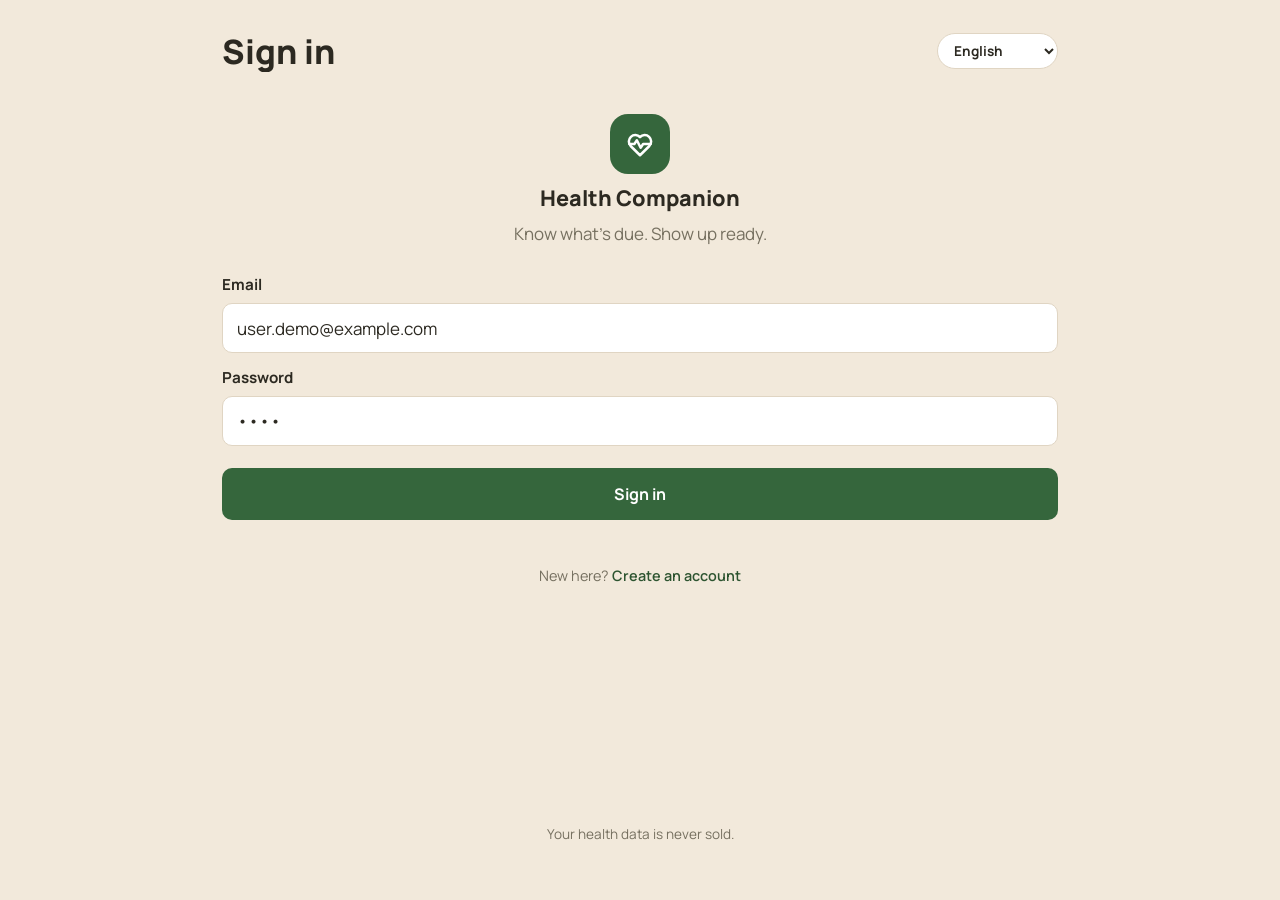
==== demo/static/index.html @ 1b7e37bc "Added plain demo for presenation + temporary hosting" ====
<!DOCTYPE html>
<html lang="en">
<head>
  <meta charset="UTF-8">
  <meta name="viewport" content="width=device-width, initial-scale=1.0, viewport-fit=cover">
  <title>Health Companion</title>
  <link rel="preconnect" href="https://fonts.googleapis.com">
  <link href="https://fonts.googleapis.com/css2?family=Manrope:wght@400;500;600;700;800&display=swap" rel="stylesheet">
  <link rel="stylesheet" href="style.css">
</head>
<body>

<!-- One page, many screens. script.js renders the screen named in the URL
     hash (#/home, #/schedule, #/checkup/3 ...) into #view. -->
<div class="phone">
  <header class="topbar" id="topbar"></header>
  <main class="content" id="view"></main>
  <nav class="tabbar" id="tabbar" aria-label="Main" hidden></nav>
</div>

<div id="modal-root"></div>
<div class="toast" id="toast" role="status" aria-live="polite"></div>

<script src="i18n.js"></script>
<script src="icons.js"></script>
<script src="auth.js"></script>
<script src="script.js"></script>

</body>
</html>
---- demo/static/style.css ----
/* style.css - one stylesheet for sign-in, sign-up and the app.

   Tokens come from design_test (the Tailwind theme): warm beige background,
   white cards, forest-green primary, terracotta for "late", amber for
   "upcoming", Manrope, 10px radius. design_test's .dark block actually holds
   these light values, so there is one light theme.

   Status colours mean the same thing everywhere and are never decoration:
     green = up to date / done   amber = upcoming   terracotta = late / missed */

:root {
  --radius: 10px;
  --radius-sm: 6px;
  --radius-md: 8px;
  --radius-lg: 10px;
  --radius-xl: 12px;

  --background: oklch(0.937 0.021 78.7);
  --foreground: oklch(0.282 0.016 96.2);
  --card: oklch(1 0 0);
  --card-foreground: oklch(0.282 0.016 96.2);
  --primary: oklch(0.465 0.087 146.8);
  --primary-foreground: oklch(1 0 0);
  --primary-soft: oklch(0.916 0.034 143.5);
  --secondary: oklch(0.977 0.012 78.1);
  --muted: oklch(0.951 0.014 79.3);
  --muted-foreground: oklch(0.546 0.025 90.5);
  --accent-foreground: oklch(0.405 0.073 146.2);
  --destructive: oklch(0.543 0.167 29.7);
  --destructive-foreground: oklch(1 0 0);
  --destructive-soft: oklch(0.921 0.038 27.2);
  --warning: oklch(0.628 0.116 77.8);
  --warning-soft: oklch(0.93 0.043 83.4);
  --border: oklch(0.878 0.027 80.7);
  --ring: oklch(0.465 0.087 146.8);

  --font-sans: "Manrope", ui-sans-serif, system-ui, sans-serif;
}

* { box-sizing: border-box; border-color: var(--border); }
[hidden] { display: none !important; }

html { font-family: var(--font-sans); background: var(--background); color-scheme: light; }
body {
  margin: 0;
  background: var(--background);
  color: var(--foreground);
  font-size: 16px;
  line-height: 1.5;
  letter-spacing: 0;
  -webkit-font-smoothing: antialiased;
}
button, input, textarea, select { font: inherit; color: inherit; }
button { cursor: pointer; }
button:disabled { cursor: default; }
::selection { background: var(--primary-soft); }
:focus-visible { outline: 2px solid var(--ring); outline-offset: 2px; }

a { color: var(--accent-foreground); font-weight: 600; text-decoration: none; }
a:hover { text-decoration: underline; }

h1, h2, h3 { margin: 0; font-weight: 700; line-height: 1.25; }
h1 { font-size: 1.4rem; }
h2 { font-size: 1.1rem; }
p { margin: 0; }

.muted { color: var(--muted-foreground); }
.small { font-size: 0.85rem; }
.stack > * + * { margin-top: 12px; }

/* A section heading inside a screen. Sentence case, weight does the work. */
.section {
  margin: 22px 0 10px;
  font-size: 1.15rem;
  font-weight: 800;
}
.section-row { display: flex; align-items: baseline; justify-content: space-between; gap: 12px; }
.section-row .section { margin-right: auto; }

/* ---------------------------------------------------------------------------
   frame: a phone-width column, header, content, bottom navigation
   --------------------------------------------------------------------------- */

.phone {
  max-width: 460px;
  min-height: 100vh;
  min-height: 100dvh;
  margin: 0 auto;
  display: flex;
  flex-direction: column;
}

.topbar {
  position: sticky;
  top: 0;
  z-index: 10;
  display: flex;
  align-items: center;
  gap: 8px;
  min-height: 60px;
  padding: 10px 16px;
  background: color-mix(in oklch, var(--background) 92%, transparent);
  backdrop-filter: blur(8px);
}
.topbar h1 { flex: 1; min-width: 0; overflow: hidden; text-overflow: ellipsis; white-space: nowrap; }

.icon-btn {
  position: relative;
  display: inline-grid;
  place-items: center;
  flex-shrink: 0;
  width: 40px;
  height: 40px;
  padding: 0;
  border: 1px solid var(--border);
  border-radius: 50%;
  background: var(--card);
  color: var(--foreground);
}
.icon-btn:hover { background: var(--secondary); text-decoration: none; }
.icon-btn.plain { border-color: transparent; background: transparent; }
.icon-btn svg { width: 20px; height: 20px; }
.badge {
  position: absolute;
  top: -3px;
  right: -3px;
  min-width: 18px;
  height: 18px;
  padding: 0 5px;
  border-radius: 9px;
  background: var(--destructive);
  color: var(--destructive-foreground);
  font-size: 0.7rem;
  font-weight: 800;
  line-height: 18px;
  text-align: center;
}

.content { flex: 1; padding: 4px 16px 24px; }

.tabbar {
  position: sticky;
  bottom: 0;
  z-index: 10;
  display: grid;
  grid-template-columns: repeat(5, 1fr);
  align-items: end;
  padding: 6px 4px calc(6px + env(safe-area-inset-bottom));
  background: var(--card);
  border-top: 1px solid var(--border);
}
.tabbar a {
  display: grid;
  justify-items: center;
  gap: 2px;
  padding: 4px 0;
  color: var(--muted-foreground);
  font-size: 0.7rem;
  font-weight: 600;
  text-decoration: none;
}
.tabbar svg { width: 22px; height: 22px; }
.tabbar a.active { color: var(--primary); }
.tabbar a.add-tab .add-disc {
  display: grid;
  place-items: center;
  width: 44px;
  height: 44px;
  margin-top: -18px;
  border-radius: 50%;
  background: var(--primary);
  color: var(--primary-foreground);
  box-shadow: 0 4px 12px color-mix(in oklch, var(--primary) 35%, transparent);
}

/* ---------------------------------------------------------------------------
   buttons
   --------------------------------------------------------------------------- */

.btn {
  display: inline-flex;
  align-items: center;
  justify-content: center;
  gap: 8px;
  width: 100%;
  min-height: 52px;
  padding: 12px 18px;
  border: 1px solid transparent;
  border-radius: var(--radius-lg);
  font-size: 1rem;
  font-weight: 700;
  text-align: center;
  text-decoration: none;
}
.btn:hover { text-decoration: none; }
.btn + .btn { margin-top: 10px; }
.btn svg { width: 18px; height: 18px; }
.btn.primary { background: var(--primary); color: var(--primary-foreground); }
.btn.primary:hover { filter: brightness(1.08); }
.btn.outline { background: var(--card); border-color: var(--border); color: var(--foreground); }
.btn.outline:hover { background: var(--secondary); }
.btn.soft { background: var(--primary-soft); color: var(--accent-foreground); }
.btn.danger { background: var(--card); border-color: var(--destructive); color: var(--destructive); }
.btn.small { width: auto; min-height: 40px; padding: 8px 16px; font-size: 0.92rem; }
.btn.big { min-height: 60px; font-size: 1.1rem; }
.btn.big svg { width: 22px; height: 22px; }
.btn:disabled { opacity: 0.55; }

.link-btn {
  padding: 0;
  border: 0;
  background: none;
  color: var(--accent-foreground);
  font-weight: 700;
  font-size: 0.88rem;
}
.link-btn.danger { color: var(--destructive); }

/* ---------------------------------------------------------------------------
   cards and rows
   --------------------------------------------------------------------------- */

.card {
  padding: 16px;
  border: 1px solid var(--border);
  border-radius: var(--radius-xl);
  background: var(--card);
  color: var(--card-foreground);
}

.list { border: 1px solid var(--border); border-radius: var(--radius-xl); background: var(--card); overflow: hidden; }
.row {
  display: flex;
  align-items: center;
  gap: 14px;
  width: 100%;
  padding: 16px;
  border: 0;
  background: none;
  color: var(--foreground);
  text-align: left;
  text-decoration: none;
  font-weight: 400;
}
.row + .row { border-top: 1px solid var(--border); }
a.row:hover, button.row:hover { background: var(--secondary); text-decoration: none; }
.row .grow { flex: 1; min-width: 0; }
.row .title { font-weight: 700; font-size: 1.05rem; }
.row .sub { color: var(--muted-foreground); font-size: 0.92rem; }
.row .chev { color: var(--muted-foreground); flex-shrink: 0; }
.row .chev svg { width: 18px; height: 18px; display: block; }

/* a small coloured bar at the start of a row = its status */
.row .mark { width: 4px; align-self: stretch; border-radius: 2px; flex-shrink: 0; background: var(--border); }
.mark.overdue, .mark.missed { background: var(--destructive); }
.mark.due_soon { background: var(--warning); }
.mark.up_to_date, .mark.done { background: var(--primary); }
.mark.planned { background: var(--foreground); }

.pill {
  flex-shrink: 0;
  padding: 5px 12px;
  border-radius: 999px;
  font-size: 0.82rem;
  font-weight: 700;
  white-space: nowrap;
}
.pill.overdue, .pill.missed, .pill.failed { background: var(--destructive-soft); color: var(--destructive); }
.pill.due_soon, .pill.skipped { background: var(--warning-soft); color: oklch(0.45 0.09 77.8); }
.pill.up_to_date, .pill.done, .pill.sent, .pill.dry_run { background: var(--primary-soft); color: var(--accent-foreground); }
.pill.planned, .pill.neutral { background: var(--muted); color: var(--muted-foreground); }

.empty {
  padding: 22px 16px;
  border: 1px dashed var(--border);
  border-radius: var(--radius-xl);
  color: var(--muted-foreground);
  text-align: center;
}

/* ---------------------------------------------------------------------------
   home
   --------------------------------------------------------------------------- */

.popup {
  display: flex;
  gap: 14px;
  padding: 20px;
  border-radius: var(--radius-xl);
  background: var(--foreground);
  color: var(--background);
}
.popup .icon { flex-shrink: 0; width: 22px; height: 22px; margin-top: 1px; }
.popup .grow { flex: 1; min-width: 0; }
.popup p { font-size: 1.1rem; font-weight: 700; line-height: 1.4; }
.popup .actions { display: flex; flex-wrap: wrap; gap: 8px; margin-top: 10px; }
.popup .btn.small { border: 0; }
.popup .btn.accept { background: var(--background); color: var(--foreground); }
.popup .btn.done { background: var(--primary); color: var(--primary-foreground); }
.popup .more { margin-top: 8px; font-size: 0.8rem; opacity: 0.75; }
.popup.next { background: var(--card); color: var(--foreground); border: 1px solid var(--border); text-decoration: none; }
.popup.next:hover { background: var(--secondary); text-decoration: none; }
.popup.next .kicker { color: var(--muted-foreground); font-size: 0.8rem; font-weight: 700; }

/* The status strip: one bar split by how many items are in each state. */
.strip { margin: 16px 0; }
.strip .bar {
  display: flex;
  height: 14px;
  gap: 4px;
  border-radius: 7px;
  overflow: hidden;
  background: var(--muted);
}
.strip .bar span { min-width: 10px; }
.strip .bar .up_to_date { background: var(--primary); }
.strip .bar .due_soon { background: var(--warning); }
.strip .bar .overdue { background: var(--destructive); }
.strip .legend { display: grid; grid-template-columns: repeat(3, 1fr); margin-top: 8px; }
.strip .legend a { color: var(--muted-foreground); font-size: 0.92rem; font-weight: 700; text-decoration: none; }
.strip .legend a:nth-child(2) { text-align: center; }
.strip .legend a:nth-child(3) { text-align: right; }
.strip .legend strong { display: block; color: var(--foreground); font-size: 2.1rem; line-height: 1.15; font-weight: 800; }
.strip .legend .overdue strong { color: var(--destructive); }

.progress { height: 6px; margin-top: 8px; border-radius: 3px; background: var(--muted); overflow: hidden; }
.progress span { display: block; height: 100%; background: var(--primary); }

/* home layout: stacked on phones, side by side on wide screens */
.hero-side { margin-top: 16px; }
.hero-side .strip { margin-top: 0; }
.shortcut-icon {
  display: grid;
  place-items: center;
  width: 38px;
  height: 38px;
  border-radius: var(--radius-lg);
  background: var(--primary-soft);
  color: var(--accent-foreground);
  flex-shrink: 0;
}
.shortcut-icon svg { width: 20px; height: 20px; }
.toolbar { display: flex; flex-direction: column; gap: 12px; }
.tabbar .brand-link { display: none; }
/* buttons side by side (pop-up actions, Done / Missed in a row) must not get the stacked-button gap */
.popup .btn + .btn, .row .btn + .btn { margin-top: 0; }
.pair > * + * { margin-top: 14px; }

/* ---------------------------------------------------------------------------
   calendar
   --------------------------------------------------------------------------- */

.cal { padding: 12px; }
.cal-head { display: flex; align-items: center; justify-content: space-between; margin-bottom: 8px; }
.cal-head h2 { font-size: 1rem; }
.cal-grid { display: grid; grid-template-columns: repeat(7, 1fr); gap: 2px; text-align: center; }
.cal-grid .dow { padding: 4px 0; color: var(--muted-foreground); font-size: 0.72rem; font-weight: 700; }
.cal-day {
  display: grid;
  justify-items: center;
  align-content: start;
  gap: 3px;
  height: 52px;
  padding: 7px 0 0;
  border: 0;
  border-radius: var(--radius-md);
  background: none;
  font-size: 0.88rem;
  font-weight: 600;
}
.cal-day:hover { background: var(--secondary); }
.cal-day.today { color: var(--primary); font-weight: 800; }
.cal-day.selected { background: var(--primary); color: var(--primary-foreground); }
.cal-day .dots { display: flex; gap: 3px; }
.cal-day .dot { width: 6px; height: 6px; border-radius: 50%; }
.dot.overdue, .dot.missed { background: var(--destructive); }
.dot.due_soon { background: var(--warning); }
.dot.up_to_date, .dot.done { background: var(--primary); }
.dot.planned { background: var(--foreground); }
.cal-day.selected .dot { box-shadow: 0 0 0 1.5px var(--primary-foreground); }

.chips { display: flex; gap: 8px; flex-wrap: wrap; }
.chips button {
  padding: 9px 18px;
  border: 1px solid var(--border);
  border-radius: 999px;
  background: var(--card);
  font-size: 0.95rem;
  font-weight: 700;
}
.chips button[aria-pressed="true"] { background: var(--foreground); border-color: var(--foreground); color: var(--background); }

/* ---------------------------------------------------------------------------
   detail pages
   --------------------------------------------------------------------------- */

.status-tag { display: inline-block; padding: 4px 12px; border-radius: 999px; font-size: 0.82rem; font-weight: 700; }
.status-tag.overdue { background: var(--destructive-soft); color: var(--destructive); }
.status-tag.due_soon { background: var(--warning-soft); color: oklch(0.45 0.09 77.8); }
.status-tag.up_to_date { background: var(--primary-soft); color: var(--accent-foreground); }

.facts { display: grid; grid-template-columns: auto 1fr; gap: 6px 16px; font-size: 0.9rem; }
.facts dt { color: var(--muted-foreground); }
.facts dd { margin: 0; font-weight: 600; }

details.fold { border-top: 1px solid var(--border); }
details.fold summary { padding: 12px 0; font-weight: 700; cursor: pointer; }
details.fold > div { padding-bottom: 12px; color: var(--muted-foreground); line-height: 1.6; }

.actions { margin-top: 22px; }

/* ---------------------------------------------------------------------------
   forms
   --------------------------------------------------------------------------- */

.field { display: block; }
.field + .field, .field + .hint + .field { margin-top: 14px; }
.field > span { display: block; margin-bottom: 6px; font-size: 0.95rem; font-weight: 700; }
.field input, .field select, .field textarea, .input {
  display: block;
  width: 100%;
  min-height: 50px;
  padding: 11px 14px;
  border: 1px solid var(--input, var(--border));
  border-radius: var(--radius-lg);
  background: var(--card);
}
.field textarea { min-height: 84px; resize: vertical; }
.field input:focus, .field select:focus, .field textarea:focus, .input:focus {
  outline: 2px solid var(--ring);
  outline-offset: 0;
  border-color: transparent;
}
.hint { margin-top: 6px; color: var(--muted-foreground); font-size: 0.82rem; }
.form-foot { margin-top: 22px; }
.two { display: grid; grid-template-columns: 1fr 1fr; gap: 10px; }
.two .field + .field { margin-top: 0; }

.segmented {
  display: grid;
  grid-auto-flow: column;
  grid-auto-columns: 1fr;
  padding: 3px;
  border-radius: var(--radius-lg);
  background: var(--muted);
}
.segmented label { position: relative; }
.segmented input { position: absolute; opacity: 0; pointer-events: none; }
.segmented span {
  display: block;
  padding: 9px 6px;
  border-radius: var(--radius-md);
  text-align: center;
  font-weight: 600;
  cursor: pointer;
}
.segmented input:checked + span { background: var(--card); box-shadow: 0 1px 2px oklch(0 0 0 / 0.08); }
.segmented input:focus-visible + span { outline: 2px solid var(--ring); }

.check-row { display: flex; align-items: center; gap: 12px; padding: 12px 14px; cursor: pointer; }
.check-row + .check-row { border-top: 1px solid var(--border); }
.check-row input[type="checkbox"], .risk-grid input[type="checkbox"], .check { width: 20px; height: 20px; margin: 0; accent-color: var(--primary); flex-shrink: 0; }
.check-row .grow { flex: 1; min-width: 0; }
.check-row.done .text { color: var(--muted-foreground); text-decoration: line-through; }

.risk-grid { display: grid; grid-template-columns: 1fr 64px 64px; align-items: center; }
.risk-grid > * { padding: 11px 0; border-top: 1px solid var(--border); }
.risk-grid .head { padding-top: 0; border-top: 0; color: var(--muted-foreground); font-size: 0.8rem; font-weight: 700; text-align: center; }
.risk-grid .head:first-child { text-align: left; }
.risk-grid label { display: grid; place-items: center; cursor: pointer; }
.risk-grid .other-text { grid-column: 1 / -1; padding: 0 0 10px; border-top: 0; }

.toggle { position: relative; display: inline-block; width: 46px; height: 28px; flex-shrink: 0; }
.toggle input { position: absolute; opacity: 0; width: 100%; height: 100%; margin: 0; cursor: pointer; }
.toggle span { position: absolute; inset: 0; border-radius: 14px; background: var(--border); transition: background 0.15s; pointer-events: none; }
.toggle span::after {
  content: "";
  position: absolute;
  top: 3px;
  left: 3px;
  width: 22px;
  height: 22px;
  border-radius: 50%;
  background: var(--card);
  box-shadow: 0 1px 2px oklch(0 0 0 / 0.2);
  transition: transform 0.15s;
}
.toggle input:checked + span { background: var(--primary); }
.toggle input:checked + span::after { transform: translateX(18px); }
.toggle input:focus-visible + span { outline: 2px solid var(--ring); outline-offset: 2px; }

.dropzone {
  position: relative;
  display: flex;
  align-items: center;
  justify-content: center;
  gap: 8px;
  margin-top: 14px;
  padding: 16px;
  border: 1.5px dashed var(--border);
  border-radius: var(--radius-lg);
  background: var(--secondary);
  color: var(--muted-foreground);
  font-weight: 600;
  cursor: pointer;
}
.dropzone:hover, .dropzone:focus-within { border-color: var(--primary); color: var(--foreground); }
.dropzone input { position: absolute; opacity: 0; width: 1px; height: 1px; }
.dropzone svg { width: 18px; height: 18px; }

.steps { display: flex; align-items: center; gap: 6px; margin: 4px 0 18px; color: var(--muted-foreground); font-size: 0.82rem; font-weight: 600; }
.steps i { width: 24px; height: 4px; border-radius: 2px; background: var(--border); }
.steps i.on { background: var(--primary); }
.steps span { margin-left: 6px; }

.consent { margin: 0; }
.consent dt { margin-top: 16px; font-weight: 800; }
.consent dt:first-child { margin-top: 0; }
.consent dd { margin: 4px 0 0; color: var(--muted-foreground); line-height: 1.6; }

.message { min-height: 1.2em; margin-top: 10px; font-size: 0.9rem; font-weight: 600; }
.message.error { color: var(--destructive); }
.message.ok { color: var(--accent-foreground); }

/* ---------------------------------------------------------------------------
   search
   --------------------------------------------------------------------------- */

.search { position: relative; }
.search svg { position: absolute; left: 13px; top: 50%; width: 18px; height: 18px; transform: translateY(-50%); color: var(--muted-foreground); }
.search input { padding-left: 40px; }

/* ---------------------------------------------------------------------------
   profile
   --------------------------------------------------------------------------- */

.who { display: flex; align-items: center; gap: 14px; }
.avatar {
  display: grid;
  place-items: center;
  width: 56px;
  height: 56px;
  border-radius: 50%;
  background: var(--primary-soft);
  color: var(--accent-foreground);
  font-size: 1.2rem;
  font-weight: 800;
  flex-shrink: 0;
}
.who .name { font-size: 1.1rem; font-weight: 800; }
.row .value { color: var(--muted-foreground); font-size: 0.88rem; }
.row.disabled { color: var(--muted-foreground); }

/* broadcast report */
.result { display: grid; grid-template-columns: auto 1fr auto; gap: 4px 10px; align-items: center; padding: 10px 14px; font-size: 0.9rem; }
.result + .result { border-top: 1px solid var(--border); }
.result .why { grid-column: 1 / -1; color: var(--muted-foreground); font-size: 0.82rem; }
.banner { padding: 10px 12px; border-radius: var(--radius-lg); background: var(--warning-soft); font-size: 0.85rem; font-weight: 600; }

/* ---------------------------------------------------------------------------
   modal + toast
   --------------------------------------------------------------------------- */

.overlay {
  position: fixed;
  inset: 0;
  z-index: 30;
  display: grid;
  place-items: end center;
  padding: 16px;
  background: oklch(0.282 0.016 96.2 / 0.45);
  animation: fade 0.15s ease-out;
}
@media (min-width: 520px) { .overlay { place-items: center; } }
.dialog {
  width: 100%;
  max-width: 420px;
  padding: 22px 20px 18px;
  border-radius: var(--radius-xl);
  background: var(--card);
  box-shadow: 0 12px 40px oklch(0 0 0 / 0.18);
  animation: rise 0.18s ease-out;
}
.dialog h2 { font-size: 1.15rem; }
.dialog .body { margin-top: 10px; }
.dialog .actions { margin-top: 18px; }
.dialog.celebrate { text-align: center; }
.dialog.celebrate .seal {
  display: grid;
  place-items: center;
  width: 64px;
  height: 64px;
  margin: 0 auto 14px;
  border-radius: 50%;
  background: var(--primary-soft);
  color: var(--primary);
}
.dialog.celebrate .seal svg { width: 32px; height: 32px; }

@keyframes fade { from { opacity: 0; } }
@keyframes rise { from { transform: translateY(12px); opacity: 0; } }

.toast {
  position: fixed;
  left: 50%;
  bottom: 92px;
  z-index: 40;
  max-width: calc(100% - 32px);
  padding: 10px 16px;
  border-radius: var(--radius-lg);
  background: var(--foreground);
  color: var(--background);
  font-size: 0.9rem;
  font-weight: 700;
  opacity: 0;
  transform: translate(-50%, 10px);
  pointer-events: none;
  transition: opacity 0.18s, transform 0.18s;
}
.toast.show { opacity: 1; transform: translate(-50%, 0); }

.loading { padding: 40px 0; color: var(--muted-foreground); text-align: center; }

/* ---------------------------------------------------------------------------
   sign-in / sign-up
   --------------------------------------------------------------------------- */

.auth-page .content { display: flex; flex-direction: column; padding-top: 12px; }
.brand { display: grid; justify-items: center; gap: 10px; margin: 20px 0 28px; text-align: center; }
.brand .logo {
  display: grid;
  place-items: center;
  width: 60px;
  height: 60px;
  border-radius: 18px;
  background: var(--primary);
  color: var(--primary-foreground);
}
.brand .logo svg { width: 30px; height: 30px; }
.brand h2 { font-size: 1.35rem; font-weight: 800; }
.lang-pick { min-height: 36px; padding: 4px 30px 4px 12px; border: 1px solid var(--border); border-radius: 999px; background: var(--card); font-weight: 700; font-size: 0.85rem; }
.auth-alt { margin-top: 18px; text-align: center; color: var(--muted-foreground); font-size: 0.9rem; }
.auth-foot { margin-top: auto; padding-top: 32px; text-align: center; color: var(--muted-foreground); font-size: 0.85rem; }

@media (prefers-reduced-motion: reduce) {
  *, *::before, *::after { animation: none !important; transition: none !important; }
}

/* ===========================================================================
   Wide screens (laptop and up): a full-width website.
   The bottom tabs become a top navigation bar, content fills the width,
   home / schedule / log / info use grids, forms keep a readable width.
   =========================================================================== */

@media (min-width: 960px) {
  body { font-size: 17px; }
  .phone { max-width: none; }

  /* bottom tabs -> top navigation */
  .tabbar {
    order: -1;
    top: 0;
    bottom: auto;
    display: flex;
    align-items: center;
    gap: 4px;
    padding: 12px max(32px, calc((100% - 1240px) / 2));
    border-top: 0;
    border-bottom: 1px solid var(--border);
  }
  .tabbar a {
    display: flex;
    align-items: center;
    gap: 8px;
    padding: 10px 16px;
    border-radius: 999px;
    font-size: 1rem;
    font-weight: 700;
  }
  .tabbar a:hover { background: var(--secondary); }
  .tabbar a.active { background: var(--primary-soft); color: var(--accent-foreground); }
  .tabbar svg { width: 20px; height: 20px; }
  .tabbar .brand-link {
    display: flex;
    margin-right: auto;
    padding-left: 0;
    color: var(--foreground);
    font-size: 1.2rem;
    font-weight: 800;
  }
  .tabbar .brand-link:hover { background: none; }
  .brand-mark {
    display: grid;
    place-items: center;
    width: 40px;
    height: 40px;
    border-radius: 12px;
    background: var(--primary);
    color: var(--primary-foreground);
  }
  .tabbar a.add-tab { background: var(--primary); color: var(--primary-foreground); margin: 0 6px; }
  .tabbar a.add-tab:hover { filter: brightness(1.08); background: var(--primary); }
  .tabbar a.add-tab .add-disc { width: auto; height: auto; margin: 0; background: none; box-shadow: none; }

  /* page title row + content share one centred column */
  .topbar, .content { width: 100%; margin: 0 auto; padding-left: 32px; padding-right: 32px; }
  .topbar { position: static; max-width: 900px; min-height: 0; padding-top: 30px; padding-bottom: 10px; background: none; backdrop-filter: none; }
  .content { max-width: 900px; padding-top: 10px; padding-bottom: 56px; }
  .topbar.wide, .content.wide { max-width: 1304px; }
  .topbar h1 { font-size: 2.1rem; font-weight: 800; }
  .icon-btn { width: 46px; height: 46px; }
  .icon-btn svg { width: 22px; height: 22px; }

  .section { font-size: 1.3rem; margin: 30px 0 14px; }

  /* home: hero row, then two columns */
  .home-hero { display: grid; grid-template-columns: 1.5fr 1fr; gap: 24px; align-items: stretch; }
  .hero-main > * { height: 100%; }
  .hero-main .popup { padding: 30px 32px; align-items: flex-start; }
  .hero-main .popup p { font-size: 1.5rem; line-height: 1.35; }
  .hero-main .popup .icon { width: 30px; height: 30px; }
  .hero-main .popup .actions { margin-top: 20px; gap: 12px; }
  .hero-main .popup .btn.small { min-height: 48px; padding: 10px 22px; font-size: 1rem; }
  .hero-main .popup .more { font-size: 0.95rem; font-weight: 600; margin-top: 14px; }
  .hero-side {
    display: flex;
    flex-direction: column;
    justify-content: space-between;
    gap: 20px;
    margin-top: 0;
    padding: 26px;
    border: 1px solid var(--border);
    border-radius: var(--radius-xl);
    background: var(--card);
  }
  .strip .legend strong { font-size: 2.8rem; }
  .home-grid { display: grid; grid-template-columns: 1.6fr 1fr; gap: 32px; align-items: start; }

  /* two panes side by side (schedule, log something) */
  .split { display: grid; grid-template-columns: 1fr 1fr; gap: 32px; align-items: start; }
  .split > section > .section:first-child, .split .day-title { margin-top: 0; }
  .cal { padding: 20px; }
  .cal-day { height: 64px; font-size: 1rem; }
  .cal-day .dot { width: 7px; height: 7px; }

  /* long lists become a grid of cards */
  .list.cards {
    display: grid;
    grid-template-columns: repeat(2, 1fr);
    gap: 14px;
    border: 0;
    background: none;
    overflow: visible;
  }
  .list.cards > .row, .list.cards > .row + .row {
    border: 1px solid var(--border);
    border-radius: var(--radius-xl);
    background: var(--card);
  }

  .toolbar { flex-direction: row; align-items: flex-end; }
  .toolbar .grow { flex: 0 1 380px; }
  .pair { display: grid; grid-template-columns: 1fr 1fr; gap: 16px; }
  .pair > * + * { margin-top: 0; }
  .toolbar .btn { width: auto; min-width: 220px; }

  .toast { bottom: 32px; }
}

@media (min-width: 1360px) {
  .list.cards { grid-template-columns: repeat(3, 1fr); }
  .home-grid .list.cards { grid-template-columns: repeat(2, 1fr); }
}

/* ---------------------------------------------------------------------------
   blood test results
   One card per test: latest value, a line chart over time, the values table.
   The line is a blue that is not one of the status colours; the band is the
   normal range, and a dot outside it takes the "late" terracotta.
   --------------------------------------------------------------------------- */

:root { --series: #2f6db3; }

.lab-overview p + p { margin-top: 4px; }
.flag.high, .flag.low { color: var(--destructive); font-weight: 700; }

.lab-grid { display: grid; grid-template-columns: repeat(auto-fill, minmax(290px, 1fr)); gap: 14px; }
.lab-card { display: flex; flex-direction: column; gap: 10px; min-width: 0; }
.lab-head { display: flex; align-items: flex-start; gap: 12px; }
.lab-head .grow { flex: 1; min-width: 0; }
.lab-head h3 { font-size: 1.05rem; }
.lab-latest { display: flex; align-items: baseline; flex-wrap: wrap; gap: 4px 10px; margin-top: 2px; }
.lab-latest strong { font-size: 1.35rem; font-weight: 800; }

.chart-wrap { position: relative; }
.chart { display: block; width: 100%; height: auto; overflow: visible; }
.chart .band { fill: var(--primary-soft); opacity: 0.7; }
.chart .grid { stroke: var(--border); stroke-width: 1; }
.chart .tick { fill: var(--muted-foreground); font-size: 11px; font-family: var(--font-sans); }
.chart .line { fill: none; stroke: var(--series); stroke-width: 2; stroke-linejoin: round; stroke-linecap: round; }
.chart .dot { fill: var(--series); stroke: var(--card); stroke-width: 2; }
.chart .dot.low, .chart .dot.high { fill: var(--destructive); }
.chart .dot.picked { stroke: var(--foreground); }
.chart .end-label { fill: var(--foreground); font-size: 12px; font-weight: 800; font-family: var(--font-sans); }
.chart .hit { fill: transparent; cursor: pointer; outline: none; }
.chart .hit:focus-visible { stroke: var(--ring); stroke-width: 2; }

.chart-tip {
  position: absolute;
  transform: translate(-50%, calc(-100% - 12px));
  padding: 6px 10px;
  border: 1px solid var(--border);
  border-radius: var(--radius-md);
  background: var(--card);
  box-shadow: 0 4px 12px oklch(0 0 0 / 0.1);
  font-size: 0.85rem;
  white-space: nowrap;
  pointer-events: none;
}

.lab-key { display: flex; align-items: center; gap: 8px; }
.lab-key .swatch { width: 14px; height: 10px; border-radius: 2px; background: var(--primary-soft); flex-shrink: 0; }

.lab-table { width: 100%; margin-top: 8px; border-collapse: collapse; font-size: 0.9rem; }
.lab-table th { text-align: left; color: var(--muted-foreground); font-weight: 700; padding: 4px 6px 4px 0; }
.lab-table td { padding: 5px 6px 5px 0; border-top: 1px solid var(--border); }
.lab-table tr.picked td { background: var(--secondary); font-weight: 700; }
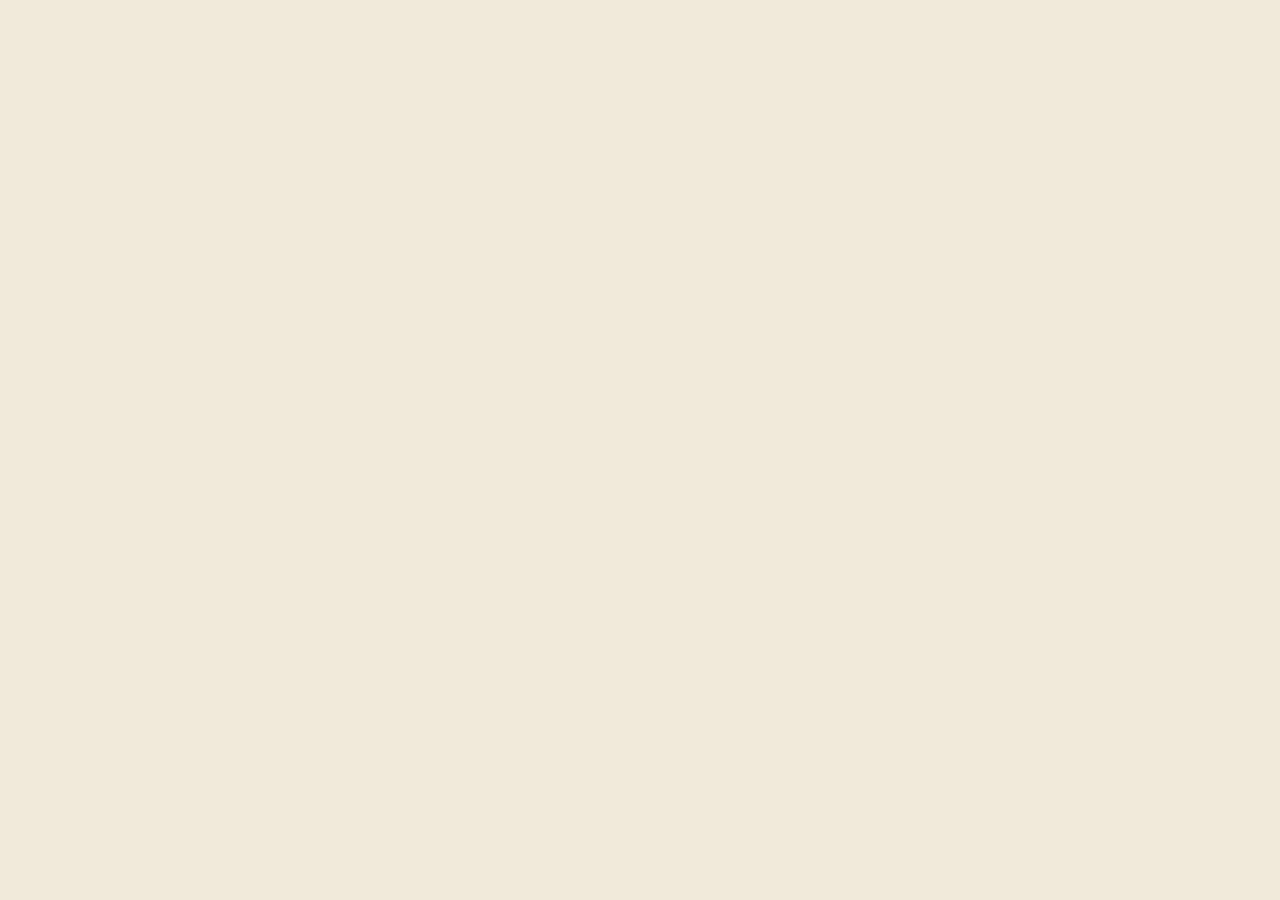
==== commit 0413f1b5: "Removed signup/login functionality for demo" ====
--- a/demo/static/index.html
+++ b/demo/static/index.html
@@ -23,7 +23,7 @@
 
 <script src="i18n.js"></script>
 <script src="icons.js"></script>
-<script src="auth.js"></script>
+<script src="api.js"></script>
 <script src="script.js"></script>
 
 </body>
--- a/demo/static/style.css
+++ b/demo/static/style.css
@@ -620,27 +620,6 @@
 .toast.show { opacity: 1; transform: translate(-50%, 0); }
 
 .loading { padding: 40px 0; color: var(--muted-foreground); text-align: center; }
-
-/* ---------------------------------------------------------------------------
-   sign-in / sign-up
-   --------------------------------------------------------------------------- */
-
-.auth-page .content { display: flex; flex-direction: column; padding-top: 12px; }
-.brand { display: grid; justify-items: center; gap: 10px; margin: 20px 0 28px; text-align: center; }
-.brand .logo {
-  display: grid;
-  place-items: center;
-  width: 60px;
-  height: 60px;
-  border-radius: 18px;
-  background: var(--primary);
-  color: var(--primary-foreground);
-}
-.brand .logo svg { width: 30px; height: 30px; }
-.brand h2 { font-size: 1.35rem; font-weight: 800; }
-.lang-pick { min-height: 36px; padding: 4px 30px 4px 12px; border: 1px solid var(--border); border-radius: 999px; background: var(--card); font-weight: 700; font-size: 0.85rem; }
-.auth-alt { margin-top: 18px; text-align: center; color: var(--muted-foreground); font-size: 0.9rem; }
-.auth-foot { margin-top: auto; padding-top: 32px; text-align: center; color: var(--muted-foreground); font-size: 0.85rem; }
 
 @media (prefers-reduced-motion: reduce) {
   *, *::before, *::after { animation: none !important; transition: none !important; }
